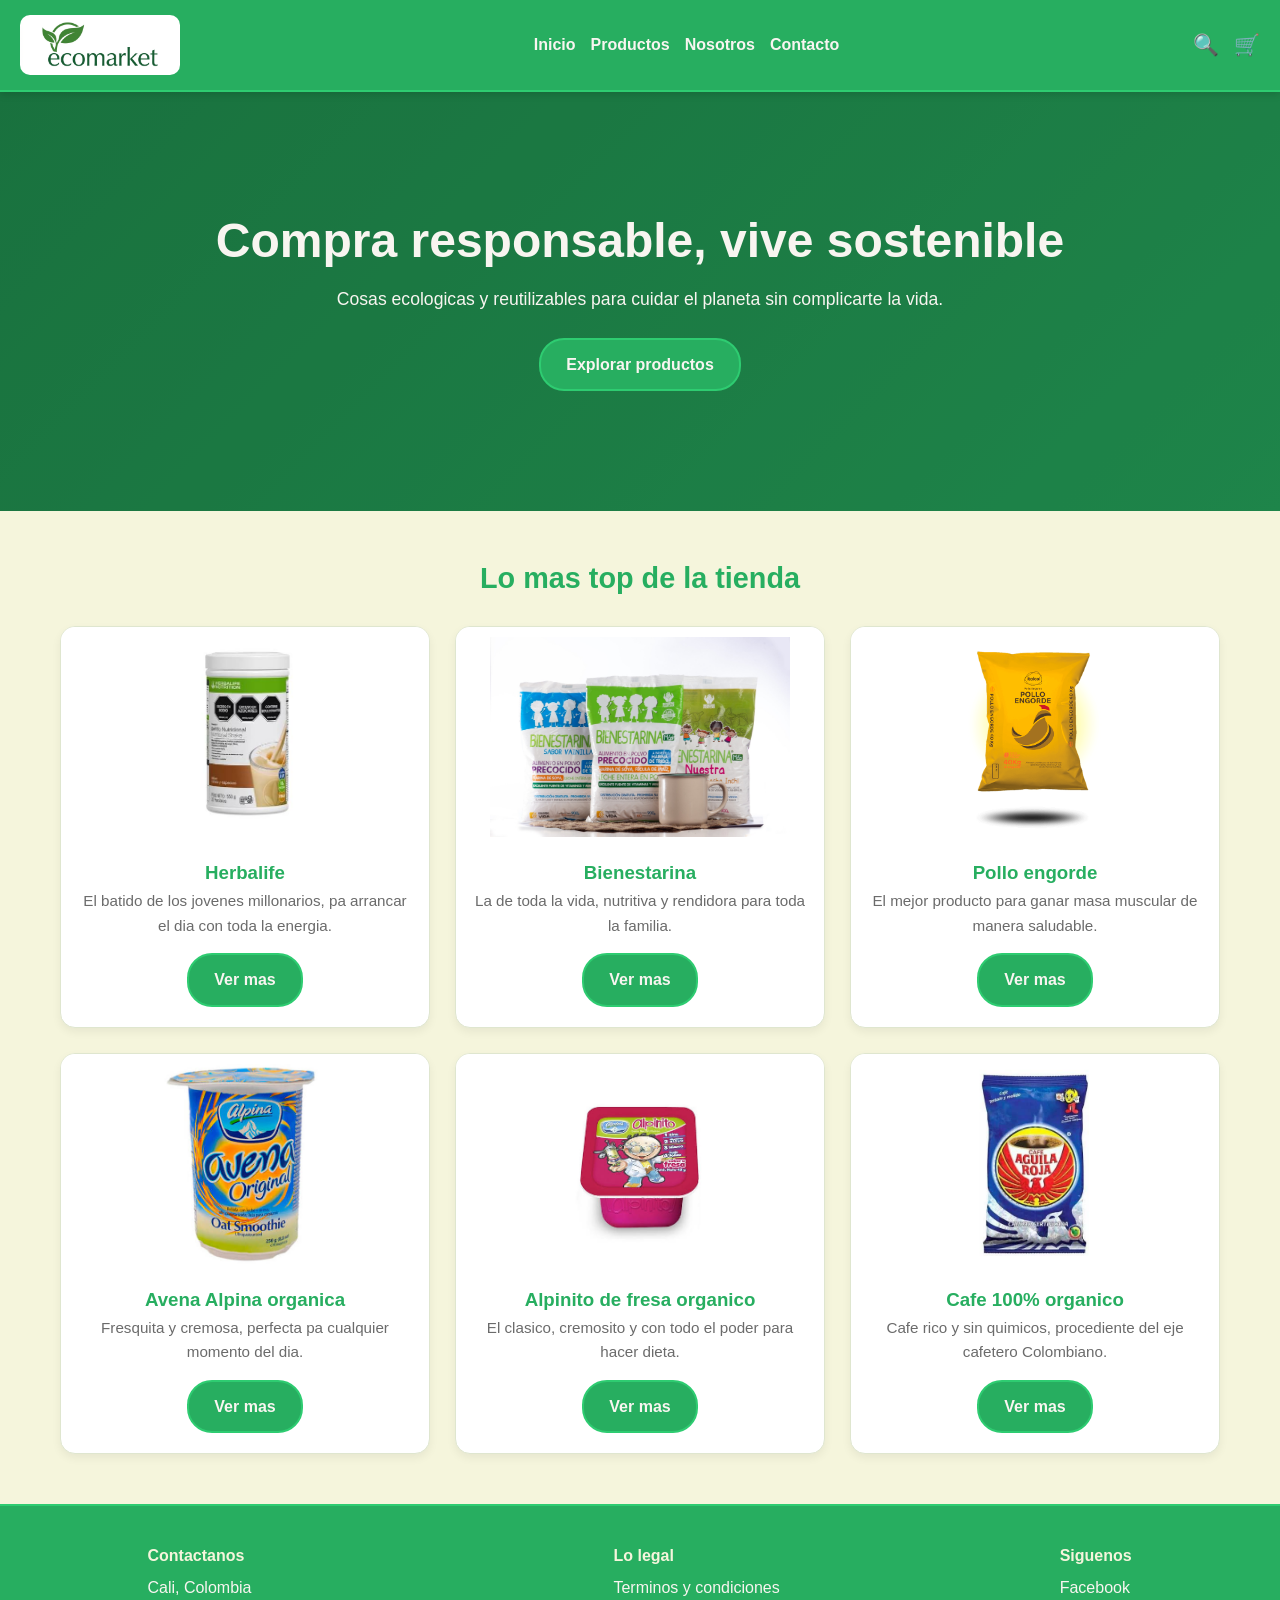
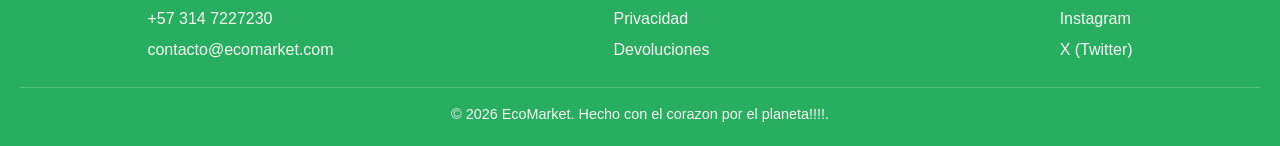
==== index.html @ f141365f "Agregamos archivos del proyecto !!" ====
<!DOCTYPE html>
<html lang="es">
<head>
  <meta charset="UTF-8">
  <meta name="viewport" content="width=device-width, initial-scale=1.0">
  <title>EcoMarket | Inicio</title>

  <link rel="stylesheet" href="css/main.css">
  <link rel="stylesheet" href="css/layout.css">
  <link rel="stylesheet" href="css/components.css">
  <link rel="stylesheet" href="css/animations.css">
</head>
<body>

  <!-- ENCABEZADO -->
  <header class="header">
    <a href="index.html" class="logo"><img src="img/icons/logo.jpg" alt="EcoMarket"></a>

    <nav class="nav">
      <a href="index.html">Inicio</a>
      <a href="views/productos.html">Productos</a>
      <a href="views/sobre-nosotros.html">Nosotros</a>
      <a href="views/contacto.html">Contacto</a>
    </nav>

    <div class="header-iconos">
      <a href="views/productos.html" title="Buscar">🔍</a>
      <a href="#" title="Carrito">🛒</a>
    </div>
  </header>

  <main>

    <!-- PRINCIPAL -->
    <section class="banner">
      <h1>Compra responsable, vive sostenible</h1>
      <p>Cosas ecologicas y reutilizables para cuidar el planeta sin complicarte la vida.</p>
      <a href="views/productos.html" class="btn">Explorar productos</a>
    </section>

    <!-- PRODUCTOS DESTACADOS -->
    <section class="destacados">
      <h2>Lo mas top de la tienda</h2>

      <div class="vitrina">

        <article class="card">
          <img src="img/products/herbalife.jpg" alt="Batido Herbalife">
          <h3>Herbalife</h3>
          <p>El batido de los jovenes millonarios, pa arrancar el dia con toda la energia.</p>
          <a href="views/productos.html" class="btn">Ver mas</a>
        </article>

        <article class="card">
          <img src="img/products/bienestarina.jpg" alt="Bolsa de Bienestarina">
          <h3>Bienestarina</h3>
          <p>La de toda la vida, nutritiva y rendidora para toda la familia.</p>
          <a href="views/productos.html" class="btn">Ver mas</a>
        </article>

        <article class="card">
          <img src="img/products/pollo-engorde.png" alt="Bulto de pollo engorde">
          <h3>Pollo engorde</h3>
          <p>El mejor producto para ganar masa muscular de manera saludable.</p>
          <a href="views/productos.html" class="btn">Ver mas</a>
        </article>

        <article class="card">
          <img src="img/products/avena-alpina.jpg" alt="Avena Alpina">
          <h3>Avena Alpina organica</h3>
          <p>Fresquita y cremosa, perfecta pa cualquier momento del dia.</p>
          <a href="views/productos.html" class="btn">Ver mas</a>
        </article>

        <article class="card">
          <img src="img/products/alpinito-fresa.jpg" alt="Alpinito sabor a fresa">
          <h3>Alpinito de fresa organico</h3>
          <p>El clasico, cremosito y con todo el poder para hacer dieta.</p>
          <a href="views/productos.html" class="btn">Ver mas</a>
        </article>

        <article class="card">
          <img src="img/products/aguila-roja.jpg" alt="Cafe Aguila Roja">
          <h3>Cafe 100% organico</h3>
          <p>Cafe rico y sin quimicos, procediente del eje cafetero Colombiano.</p>
          <a href="views/productos.html" class="btn">Ver mas</a>
        </article>

      </div>
    </section>

  </main>

  <!-- PIE DE PAGINA -->
  <footer class="footer">
    <div class="footer-columna">
      <h4>Contactanos</h4>
      <p> Cali, Colombia</p>
      <p> +57 314 7227230</p>
      <p> contacto@ecomarket.com</p>
    </div>

    <div class="footer-columna">
      <h4>Lo legal</h4>
      <a href="#">Terminos y condiciones</a>
      <a href="#">Privacidad</a>
      <a href="#">Devoluciones</a>
    </div>

    <div class="footer-columna">
      <h4>Siguenos</h4>
      <a href="#">Facebook</a>
      <a href="#">Instagram</a>
      <a href="#">X (Twitter)</a>
    </div>

    <p class="copy">© 2026 EcoMarket. Hecho con el corazon por el planeta!!!!.</p>
  </footer>

</body>
</html>
---- css/main.css ----
/* =========================================
   Reset, variables (colores) y tipografia
   ========================================= */

/* Variables: guardamos los colores para reusarlos */
:root {
  --principal: #27ae60;       /* verde oscuro (requerimiento) */
  --acento: #2ecc71;          /* verde claro (requerimiento) */
  --fondo: #f5f5dc;           /* beige (requerimiento) */
  --superficie: #ffffff;      /* blanco para tarjetas */
  --borde: #dfe6cf;
  --texto: #2b2b2b;
  --texto-suave: #6b6b6b;
  --texto-claro: #f8f5f0;     /* texto sobre fondo oscuro */
}

/* Reset: quitamos margenes que trae el navegador */
* {
  margin: 0;
  padding: 0;
  box-sizing: border-box;
}

body {
  font-family: Arial, Helvetica, sans-serif;
  background-color: var(--fondo);
  color: var(--texto);
  line-height: 1.6;
}

h1,
h2,
h3,
h4 {
  line-height: 1.2;
}

a {
  text-decoration: none;
  color: inherit;
}

/* Los campos y botones usan la misma fuente de la pagina */
input,
textarea,
button {
  font-family: inherit;
}

img {
  max-width: 100%;
  display: block;
}
---- css/layout.css ----
/* =========================================
   Header, secciones, vitrinas y footer
   (Mobile First: primero celular, luego pantallas grandes)
   ========================================= */

/* ---------- HEADER ---------- */
.header {
  background-color: var(--principal);
  border-bottom: 2px solid var(--acento);
  padding: 15px 20px;
  display: flex;
  flex-direction: column;
  align-items: center;
  gap: 10px;
  box-shadow: 0 2px 8px rgba(0, 0, 0, 0.15);
  position: sticky;
  top: 0;
  z-index: 10;
}

/* El logo es cuadrado con mucho blanco alrededor:
   con object-fit: cover lo recortamos para que solo se vea el dibujo */
.logo img {
  width: 160px;
  height: 60px;
  object-fit: cover;
  background-color: var(--superficie);
  border-radius: 10px;
}

.nav {
  display: flex;
  flex-wrap: wrap;
  justify-content: center;
  gap: 15px;
}

.nav a {
  font-weight: bold;
  color: var(--texto-claro);
}

.nav a:hover {
  color: var(--fondo);
  text-decoration: underline;
}

.header-iconos {
  display: flex;
  gap: 15px;
  font-size: 1.3rem;
}

/* ---------- BANNER PRINCIPAL ---------- */
.banner {
  background: linear-gradient(rgba(0, 0, 0, 0.35), rgba(0, 0, 0, 0.35)),
    linear-gradient(135deg, var(--principal), var(--acento));
  color: var(--texto-claro);
  text-align: center;
  padding: 80px 20px;
}

.banner h1 {
  font-size: 2rem;
  margin-bottom: 15px;
}

.banner p {
  font-size: 1.1rem;
  margin-bottom: 25px;
}

/* ---------- PRODUCTOS DESTACADOS ---------- */
.destacados {
  padding: 50px 20px;
  max-width: 1200px;
  margin: 0 auto;
}

.destacados h2 {
  text-align: center;
  color: var(--principal);
  font-size: 1.8rem;
  margin-bottom: 30px;
}

/* Vitrina: 1 columna en celular */
.vitrina {
  display: grid;
  grid-template-columns: 1fr;
  gap: 25px;
}

/* ---------- FOOTER ---------- */
.footer {
  background-color: var(--principal);
  border-top: 2px solid var(--acento);
  color: var(--texto-claro);
  padding: 40px 20px 20px;
  display: flex;
  flex-direction: column;
  gap: 25px;
}

.footer-columna {
  display: flex;
  flex-direction: column;
  gap: 5px;
}

.footer-columna h4 {
  color: var(--fondo);
  margin-bottom: 5px;
}

.footer-columna a:hover {
  color: var(--fondo);
}

.copy {
  text-align: center;
  font-size: 0.9rem;
  border-top: 1px solid rgba(255, 255, 255, 0.2);
  padding-top: 15px;
}

/* ---------- TABLET (desde 768px) ---------- */
@media (min-width: 768px) {
  .header {
    flex-direction: row;
    justify-content: space-between;
  }

  .banner {
    padding: 120px 40px;
  }

  .banner h1 {
    font-size: 3rem;
  }

  .vitrina {
    grid-template-columns: repeat(2, 1fr);
  }

  .footer {
    flex-direction: row;
    flex-wrap: wrap;
    justify-content: space-around;
  }

  .copy {
    width: 100%;
  }
}

/* ---------- COMPUTADOR (desde 1024px) ---------- */
@media (min-width: 1024px) {
  .vitrina {
    grid-template-columns: repeat(3, 1fr);
  }
}

/* =========================================
   PAGINA DE PRODUCTOS
   ========================================= */

.catalogo {
  max-width: 1300px;
  margin: 0 auto;
  padding: 30px 20px;
}

.catalogo-contenido h1 {
  color: var(--principal);
  margin-bottom: 20px;
}

/* Vitrina: 1 columna en celular */
.vitrina-completa {
  display: grid;
  grid-template-columns: 1fr;
  gap: 20px;
  margin: 25px 0;
}

/* Tablet: 2 columnas */
@media (min-width: 768px) {
  .vitrina-completa {
    grid-template-columns: repeat(2, 1fr);
  }
}

/* Computador: 4 columnas */
@media (min-width: 1024px) {
  .vitrina-completa {
    grid-template-columns: repeat(4, 1fr);
  }
}

/* =========================================
   PAGINA SOBRE NOSOTROS
   ========================================= */

.nosotros {
  max-width: 1200px;
  margin: 0 auto;
  padding: 40px 20px;
}

/* Historia: texto centrado */
.historia {
  max-width: 800px;
  margin: 0 auto 60px;
  text-align: center;
}

.historia-texto h1 {
  color: var(--principal);
  margin-bottom: 15px;
}

.historia-texto p {
  color: var(--texto-suave);
  margin-bottom: 12px;
}

.seccion-nosotros {
  margin-bottom: 60px;
}

.seccion-nosotros h2 {
  text-align: center;
  color: var(--principal);
  font-size: 1.8rem;
  margin-bottom: 30px;
}

/* Principios y valores: 1 columna en celular */
.principios {
  display: grid;
  grid-template-columns: 1fr;
  gap: 20px;
}

/* Carrusel: fila que se desliza de lado y se acomoda en cada tarjeta */
.carrusel-ayuda {
  text-align: center;
  color: var(--texto-suave);
  margin: -20px 0 20px;
}

.carrusel {
  display: flex;
  gap: 20px;
  overflow-x: auto;
  scroll-snap-type: x mandatory;
  padding: 10px 0 15px;
}

.testimonio {
  flex: 0 0 85%;
  scroll-snap-align: start;
}

/* Tablet */
@media (min-width: 768px) {
  .principios {
    grid-template-columns: repeat(2, 1fr);
  }

  .testimonio {
    flex-basis: 45%;
  }
}

/* Computador */
@media (min-width: 1024px) {
  .principios {
    grid-template-columns: repeat(4, 1fr);
  }

  .testimonio {
    flex-basis: 31%;
  }
}

/* =========================================
   PAGINA DE CONTACTO
   ========================================= */

.contacto {
  max-width: 1100px;
  margin: 0 auto;
  padding: 40px 20px;
}

.contacto h1 {
  color: var(--principal);
  text-align: center;
  font-size: 2.2rem;
}

.contacto-intro {
  text-align: center;
  color: var(--texto-suave);
  margin: 10px 0 30px;
}

/* Celular: formulario arriba e info abajo */
.contacto-columnas {
  display: grid;
  grid-template-columns: 1fr;
  gap: 30px;
}

/* Tablet y computador: formulario ancho e info angosta al lado */
@media (min-width: 768px) {
  .contacto-columnas {
    grid-template-columns: 2fr 1fr;
    align-items: start;
  }
}
---- css/components.css ----
/* =========================================
   Piezas que se repiten: botones y tarjetas
   ========================================= */

/* ---------- BOTON ---------- */
.btn {
  display: inline-block;
  background-color: var(--principal);
  color: var(--texto-claro);
  border: 2px solid var(--acento);
  padding: 12px 25px;
  border-radius: 25px;
  font-weight: bold;
}

.btn:hover {
  background-color: var(--acento);
  color: var(--texto);
}

/* ---------- TARJETA DE PRODUCTO ---------- */
.card {
  background-color: var(--superficie);
  border: 1px solid var(--borde);
  border-radius: 15px;
  overflow: hidden;
  box-shadow: 0 4px 10px rgba(0, 0, 0, 0.06);
  text-align: center;
  padding-bottom: 20px;
}

.card img {
  width: 100%;
  height: 220px;
  object-fit: contain;
  background-color: var(--superficie);
  padding: 10px;
}

.card h3 {
  margin: 15px 15px 5px;
  color: var(--principal);
}

.card p {
  margin: 0 15px 15px;
  color: var(--texto-suave);
  font-size: 0.95rem;
}

/* ---------- BUSCADOR ---------- */
.buscador {
  display: flex;
  background-color: var(--superficie);
  border: 1px solid var(--borde);
  border-radius: 25px;
  overflow: hidden;
}

.buscador:focus-within {
  border-color: var(--acento);
}

.buscador input {
  flex: 1;
  border: none;
  outline: none;
  padding: 12px 20px;
  font-size: 1rem;
}

.buscador button {
  border: none;
  background-color: var(--principal);
  padding: 0 20px;
  font-size: 1.1rem;
  cursor: pointer;
}

/* ---------- TARJETA DEL CATALOGO ---------- */
.card .precio {
  color: var(--principal);
  font-weight: bold;
  font-size: 1.2rem;
  margin-bottom: 10px;
}

/* Etiqueta de stock */
.etiqueta {
  display: inline-block;
  padding: 4px 12px;
  border-radius: 15px;
  font-size: 0.8rem;
  font-weight: bold;
}

.disponible {
  background-color: #e3f6ea;
  color: var(--principal);
}

.agotado {
  background-color: #f6e3e3;
  color: #a33a3a;
}

/* ---------- PRINCIPIOS Y VALORES ---------- */
.principio {
  background-color: var(--superficie);
  border: 1px solid var(--borde);
  border-radius: 15px;
  padding: 25px 20px;
  text-align: center;
}

.principio-icono {
  display: block;
  font-size: 2.5rem;
  margin-bottom: 10px;
}

.principio h3 {
  color: var(--principal);
  margin-bottom: 8px;
}

.principio p {
  color: var(--texto-suave);
  font-size: 0.95rem;
}

/* ---------- TESTIMONIOS ---------- */
.testimonio {
  background-color: var(--superficie);
  border: 1px solid var(--borde);
  border-radius: 15px;
  padding: 25px;
  text-align: center;
}

.testimonio p {
  color: var(--texto-suave);
  font-style: italic;
}

.testimonio .estrellas {
  color: #f1c40f;
  font-size: 1.3rem;
  font-style: normal;
  margin-bottom: 10px;
}

.testimonio h4 {
  color: var(--principal);
  margin-top: 10px;
}

/* ---------- FORMULARIO ---------- */
.formulario,
.contacto-info {
  background-color: var(--superficie);
  border: 1px solid var(--borde);
  border-radius: 15px;
  padding: 25px;
}

.campo {
  margin-bottom: 20px;
}

.campo label {
  display: block;
  font-weight: bold;
  color: var(--principal);
  margin-bottom: 5px;
}

.campo input,
.campo textarea {
  width: 100%;
  padding: 12px;
  border: 2px solid var(--borde);
  border-radius: 10px;
  font-size: 1rem;
  outline: none;
}

.campo textarea {
  resize: vertical;
}

/* Validacion visual: rojo si esta vacio o mal escrito, verde si esta bien */
.campo input:invalid,
.campo textarea:invalid {
  border-color: #e74c3c;
}

.campo input:valid,
.campo textarea:valid {
  border-color: var(--acento);
}

.formulario .btn {
  width: 100%;
  font-size: 1rem;
  cursor: pointer;
}

/* ---------- INFO DE CONTACTO ---------- */
/* Caja verde para que resalte al lado del formulario */
.contacto-info {
  background-color: var(--principal);
  border: none;
  color: var(--texto-claro);
}

.contacto-info h2 {
  margin-bottom: 20px;
}

.dato {
  padding: 12px 0;
  border-bottom: 1px solid rgba(255, 255, 255, 0.3);
}

.dato:last-child {
  border-bottom: none;
}

.dato strong {
  display: block;
  font-size: 0.85rem;
  text-transform: uppercase;
  color: var(--fondo);
}
---- css/animations.css ----
/* =========================================
   ANIMACIONES BRO
   Transiciones y animaciones (keyframes)
   ========================================= */

/* Transiciones: hacen que los cambios sean suaves */
.nav a,
.footer-columna a {
  transition: all 0.3s ease;
}

.card,
.principio,
.testimonio {
  transition: transform 0.3s ease, box-shadow 0.3s ease;
}

/* Al pasar el mouse la tarjeta se eleva */
.card:hover,
.principio:hover,
.testimonio:hover {
  transform: translateY(-8px);
  box-shadow: 0 10px 20px rgba(39, 174, 96, 0.25);
}

/* Animacion de entrada del texto del banner */
@keyframes aparecer {
  from {
    opacity: 0;
    transform: translateY(20px);
  }
  to {
    opacity: 1;
    transform: translateY(0);
  }
}

.banner h1,
.banner p {
  animation: aparecer 1s ease;
}
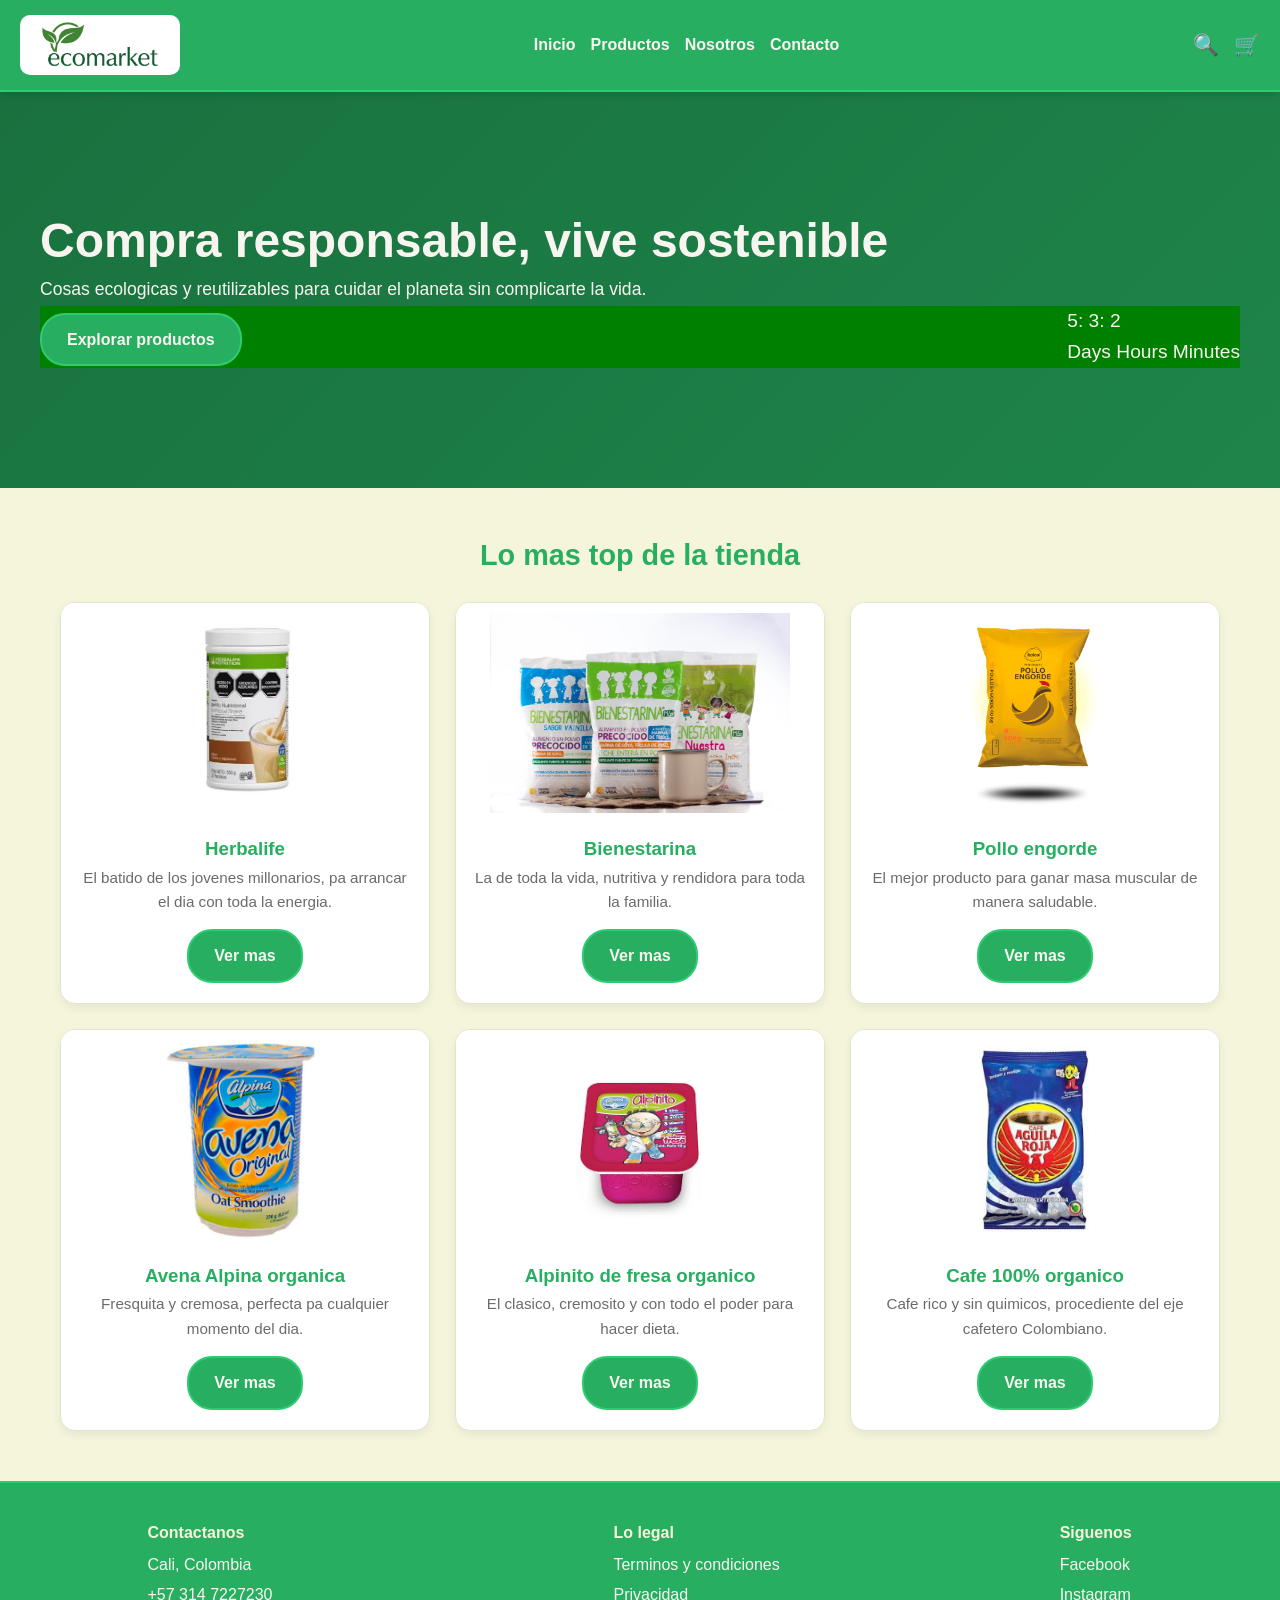
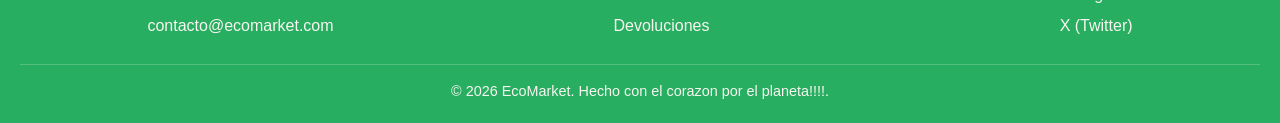
==== commit 1ef64a6b: "feat: :poop: EXAMEN!!!!! profe tenga compasion de mi, lo quiero mucho :,(" ====
--- a/index.html
+++ b/index.html
@@ -36,7 +36,25 @@
       <h1>Compra responsable, vive sostenible</h1>
       <p>Cosas ecologicas y reutilizables para cuidar el planeta sin complicarte la vida.</p>
       <a href="views/productos.html" class="btn">Explorar productos</a>
+      
+<section class="contador-oferta">
+<div class="contador-oferta"></div>
+  
+      <th>
+        <td>5:</td>
+        <td>3:</td>
+        <td>2</td>
+      </th>
+      <br>
+      <th>
+        <td>Days</td>
+        <td>Hours</td>
+        <td>Minutes</td>
+      </th>    
     </section>
+
+    </section>
+
 
     <!-- PRODUCTOS DESTACADOS -->
     <section class="destacados">
--- a/css/layout.css
+++ b/css/layout.css
@@ -56,19 +56,29 @@
   background: linear-gradient(rgba(0, 0, 0, 0.35), rgba(0, 0, 0, 0.35)),
     linear-gradient(135deg, var(--principal), var(--acento));
   color: var(--texto-claro);
-  text-align: center;
+  text-align: left;
   padding: 80px 20px;
 }
 
 .banner h1 {
   font-size: 2rem;
-  margin-bottom: 15px;
+  margin-bottom: 5px;
 }
 
 .banner p {
   font-size: 1.1rem;
-  margin-bottom: 25px;
-}
+  margin-bottom: 10px;
+}
+.contador-oferta {
+  display: flex;
+  justify-content: right;
+  background-color: green;
+  font-size: 1.2rem;
+  align-items: right;
+  gap: 10px;
+  margin-top: -5%;
+}
+
 
 /* ---------- PRODUCTOS DESTACADOS ---------- */
 .destacados {
